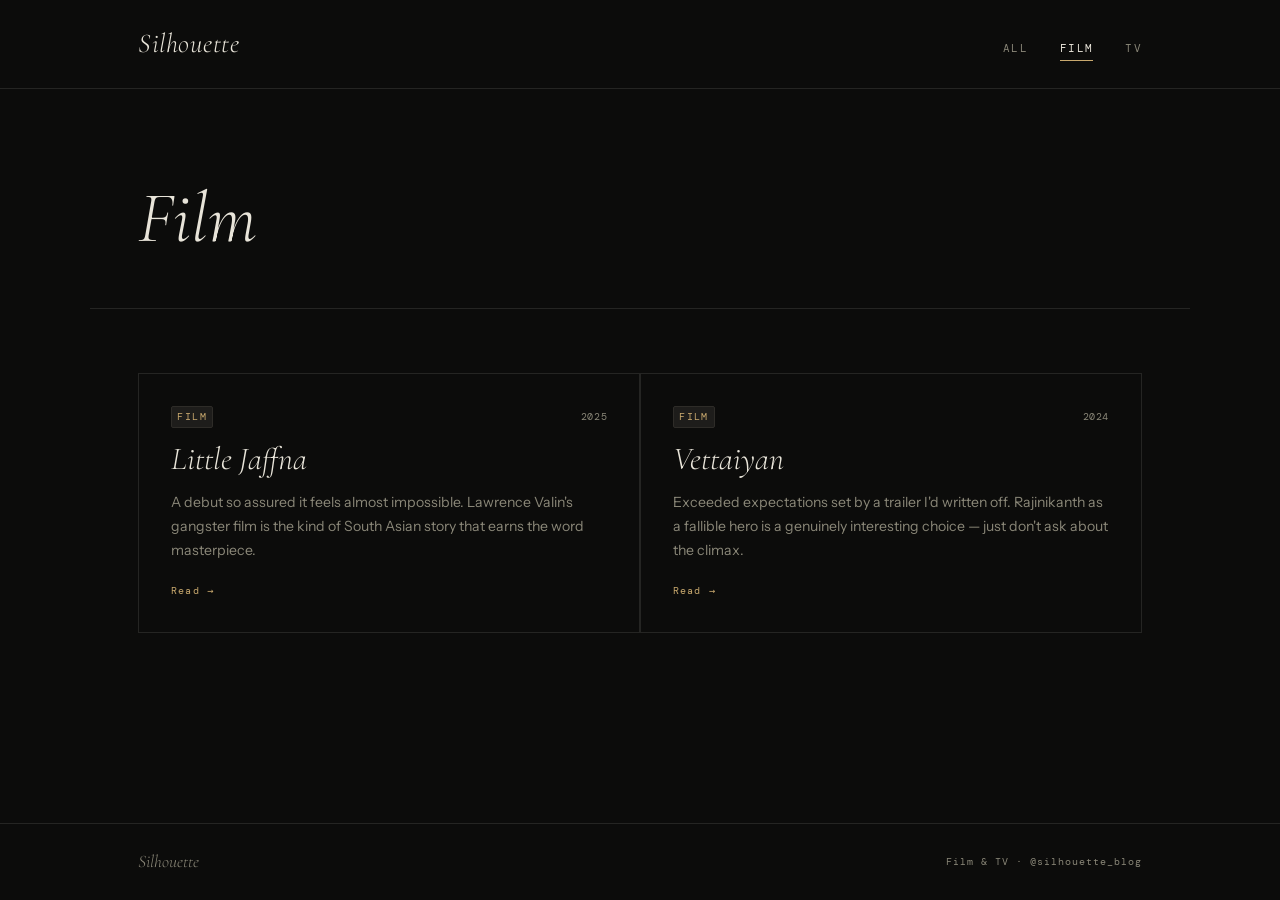
==== film.html @ 303b27c8 "feat: hello world" ====
<!DOCTYPE html>
<html lang="en">
<head>
  <meta charset="UTF-8" />
  <meta name="viewport" content="width=device-width, initial-scale=1.0" />
  <title>Film — Silhouette</title>
  <link rel="stylesheet" href="css/style.css" />
  <link rel="preconnect" href="https://fonts.googleapis.com">
  <link href="https://fonts.googleapis.com/css2?family=Cormorant+Garamond:ital,wght@0,300;0,400;0,600;1,300;1,400&family=DM+Mono:wght@300;400&family=Instrument+Sans:wght@400;500&display=swap" rel="stylesheet">
</head>
<body>

  <header class="site-header">
    <div class="header-inner">
      <a href="index.html" class="wordmark">Silhouette</a>
      <nav>
        <a href="index.html" class="nav-link">All</a>
        <a href="film.html" class="nav-link active">Film</a>
        <a href="tv.html" class="nav-link">TV</a>
      </nav>
    </div>
    <div class="header-rule"></div>
  </header>

  <main>
    <div class="filter-header">
      <h1 class="filter-title">Film</h1>
    </div>

    <section class="grid-section">
      <div class="card-grid">

        <a href="posts/little-jaffna.html" class="card">
          <div class="card-top">
            <span class="tag">Film</span>
            <span class="card-year">2025</span>
          </div>
          <h3 class="card-title">Little Jaffna</h3>
          <p class="card-excerpt">A debut so assured it feels almost impossible. Lawrence Valin's gangster film is the kind of South Asian story that earns the word masterpiece.</p>
          <div class="card-footer">Read →</div>
        </a>

        <a href="posts/vettaiyan.html" class="card">
          <div class="card-top">
            <span class="tag">Film</span>
            <span class="card-year">2024</span>
          </div>
          <h3 class="card-title">Vettaiyan</h3>
          <p class="card-excerpt">Exceeded expectations set by a trailer I'd written off. Rajinikanth as a fallible hero is a genuinely interesting choice — just don't ask about the climax.</p>
          <div class="card-footer">Read →</div>
        </a>

      </div>
    </section>
  </main>

  <footer class="site-footer">
    <div class="footer-inner">
      <span class="wordmark-sm">Silhouette</span>
      <span class="footer-note">Film &amp; TV · @silhouette_blog</span>
    </div>
  </footer>

</body>
</html>
---- css/style.css ----
/* ─── Reset & Variables ──────────────────────────────────── */
*, *::before, *::after { box-sizing: border-box; margin: 0; padding: 0; }

:root {
  --bg:        #0c0c0b;
  --surface:   #141413;
  --border:    #252523;
  --cream:     #e8e4d9;
  --dim:       #8a8778;
  --accent:    #c9a96e;
  --tag-bg:    #1e1d1b;

  --serif:     'Cormorant Garamond', Georgia, serif;
  --mono:      'DM Mono', monospace;
  --sans:      'Instrument Sans', sans-serif;

  --max:       1100px;
  --pad:       clamp(1.25rem, 5vw, 3rem);
}

html { font-size: 16px; scroll-behavior: smooth; }

body {
  background: var(--bg);
  color: var(--cream);
  font-family: var(--sans);
  font-weight: 400;
  line-height: 1.6;
  -webkit-font-smoothing: antialiased;
  min-height: 100vh;
  display: flex;
  flex-direction: column;
}

a { color: inherit; text-decoration: none; }

/* ─── Header ─────────────────────────────────────────────── */
.site-header {
  position: sticky;
  top: 0;
  z-index: 100;
  background: var(--bg);
}

.header-inner {
  max-width: var(--max);
  margin: 0 auto;
  padding: 1.4rem var(--pad);
  display: flex;
  align-items: baseline;
  justify-content: space-between;
}

.wordmark {
  font-family: var(--serif);
  font-size: 1.7rem;
  font-weight: 300;
  font-style: italic;
  letter-spacing: 0.02em;
  color: var(--cream);
  transition: color 0.2s;
}
.wordmark:hover { color: var(--accent); }

nav { display: flex; gap: 2rem; align-items: center; }

.nav-link {
  font-family: var(--mono);
  font-size: 0.7rem;
  letter-spacing: 0.12em;
  text-transform: uppercase;
  color: var(--dim);
  transition: color 0.2s;
  padding-bottom: 2px;
  border-bottom: 1px solid transparent;
}
.nav-link:hover,
.nav-link.active {
  color: var(--cream);
  border-bottom-color: var(--accent);
}

.header-rule {
  height: 1px;
  background: var(--border);
}

/* ─── Tags ───────────────────────────────────────────────── */
.tag {
  font-family: var(--mono);
  font-size: 0.62rem;
  letter-spacing: 0.14em;
  text-transform: uppercase;
  color: var(--accent);
  background: var(--tag-bg);
  border: 1px solid #2e2c28;
  padding: 0.2em 0.55em;
  border-radius: 2px;
}

/* ─── Hero ───────────────────────────────────────────────── */
.hero {
  max-width: var(--max);
  margin: 0 auto;
  padding: clamp(3rem, 8vw, 6rem) var(--pad) clamp(2rem, 5vw, 4rem);
}

.hero-label {
  font-family: var(--mono);
  font-size: 0.65rem;
  letter-spacing: 0.18em;
  text-transform: uppercase;
  color: var(--dim);
  margin-bottom: 1.2rem;
}

.hero-link {
  display: block;
}

.hero-title {
  font-family: var(--serif);
  font-size: clamp(3rem, 8vw, 6.5rem);
  font-weight: 300;
  font-style: italic;
  line-height: 1.05;
  color: var(--cream);
  margin-bottom: 1.2rem;
  transition: color 0.2s;
}
.hero-link:hover .hero-title { color: var(--accent); }

.hero-sub {
  font-size: 1.05rem;
  color: var(--dim);
  max-width: 520px;
  line-height: 1.65;
  margin-bottom: 1.5rem;
}

.hero-meta {
  display: flex;
  align-items: center;
  gap: 0.6rem;
}

.dot { color: var(--border); }
.date {
  font-family: var(--mono);
  font-size: 0.68rem;
  color: var(--dim);
  letter-spacing: 0.06em;
}

/* ─── Divider ────────────────────────────────────────────── */
.divider {
  max-width: var(--max);
  margin: 0 auto;
  padding: 0 var(--pad);
}
.divider::after {
  content: '';
  display: block;
  height: 1px;
  background: var(--border);
}

/* ─── Grid Section ───────────────────────────────────────── */
.grid-section {
  max-width: var(--max);
  margin: 0 auto;
  padding: clamp(2rem, 5vw, 4rem) var(--pad) clamp(3rem, 8vw, 6rem);
}

.section-label {
  font-family: var(--mono);
  font-size: 0.65rem;
  letter-spacing: 0.18em;
  text-transform: uppercase;
  color: var(--dim);
  margin-bottom: 2rem;
}

.card-grid {
  display: grid;
  grid-template-columns: repeat(auto-fill, minmax(min(100%, 340px), 1fr));
  gap: 1.5px;
  background: var(--border);
  border: 1px solid var(--border);
}

.card {
  background: var(--bg);
  padding: 2rem;
  display: flex;
  flex-direction: column;
  gap: 0.8rem;
  transition: background 0.2s;
  cursor: pointer;
}
.card:hover { background: var(--surface); }

.card-top {
  display: flex;
  justify-content: space-between;
  align-items: center;
}

.card-year {
  font-family: var(--mono);
  font-size: 0.65rem;
  color: var(--dim);
  letter-spacing: 0.06em;
}

.card-title {
  font-family: var(--serif);
  font-size: clamp(1.6rem, 3vw, 2rem);
  font-weight: 300;
  font-style: italic;
  line-height: 1.15;
  color: var(--cream);
  transition: color 0.2s;
}
.card:hover .card-title { color: var(--accent); }

.card-excerpt {
  font-size: 0.88rem;
  color: var(--dim);
  line-height: 1.7;
  flex: 1;
}

.card-footer {
  font-family: var(--mono);
  font-size: 0.65rem;
  letter-spacing: 0.12em;
  color: var(--accent);
  margin-top: 0.5rem;
  transition: letter-spacing 0.2s;
}
.card:hover .card-footer { letter-spacing: 0.2em; }

/* ─── Post Layout ────────────────────────────────────────── */
.post-wrap {
  max-width: 700px;
  margin: 0 auto;
  padding: clamp(2.5rem, 6vw, 5rem) var(--pad) clamp(3rem, 8vw, 6rem);
}

.post-kicker {
  display: flex;
  align-items: center;
  gap: 0.75rem;
  margin-bottom: 1.5rem;
}

.post-date {
  font-family: var(--mono);
  font-size: 0.65rem;
  color: var(--dim);
  letter-spacing: 0.06em;
}

.post-title {
  font-family: var(--serif);
  font-size: clamp(2.5rem, 7vw, 5rem);
  font-weight: 300;
  font-style: italic;
  line-height: 1.08;
  color: var(--cream);
  margin-bottom: 1.2rem;
}

.post-lede {
  font-size: 1.1rem;
  color: var(--dim);
  line-height: 1.7;
  border-left: 2px solid var(--accent);
  padding-left: 1.2rem;
  margin-bottom: 2.5rem;
}

.post-rule {
  height: 1px;
  background: var(--border);
  margin: 2.5rem 0;
}

/* ─── Post Body ──────────────────────────────────────────── */
.post-body {
  font-size: 1rem;
  line-height: 1.8;
  color: #cfc9bc;
}

.post-body p { margin-bottom: 1.4rem; }
.post-body p:last-child { margin-bottom: 0; }

.post-body strong {
  color: var(--cream);
  font-weight: 500;
}

.post-body em {
  font-family: var(--serif);
  font-style: italic;
  font-size: 1.08em;
  color: var(--cream);
}

/* ─── Episode blocks (TV posts) ──────────────────────────── */
.episode {
  margin-bottom: 3.5rem;
}

.episode-label {
  font-family: var(--mono);
  font-size: 0.62rem;
  letter-spacing: 0.18em;
  text-transform: uppercase;
  color: var(--accent);
  margin-bottom: 0.8rem;
}

.episode-title {
  font-family: var(--serif);
  font-size: 1.5rem;
  font-style: italic;
  font-weight: 300;
  color: var(--cream);
  margin-bottom: 1rem;
}

/* ─── Verdict block ──────────────────────────────────────── */
.verdict {
  border: 1px solid var(--border);
  background: var(--surface);
  padding: 1.5rem 1.8rem;
  margin-top: 2.5rem;
}

.verdict-label {
  font-family: var(--mono);
  font-size: 0.62rem;
  letter-spacing: 0.18em;
  text-transform: uppercase;
  color: var(--dim);
  margin-bottom: 0.6rem;
}

.verdict-text {
  font-family: var(--serif);
  font-size: 1.25rem;
  font-style: italic;
  color: var(--cream);
  line-height: 1.5;
}

/* ─── Back link ──────────────────────────────────────────── */
.back-link {
  display: inline-flex;
  align-items: center;
  gap: 0.5rem;
  font-family: var(--mono);
  font-size: 0.65rem;
  letter-spacing: 0.12em;
  text-transform: uppercase;
  color: var(--dim);
  margin-bottom: 2.5rem;
  transition: color 0.2s;
}
.back-link:hover { color: var(--cream); }

/* ─── Filter pages (film.html, tv.html) ──────────────────── */
.filter-header {
  max-width: var(--max);
  margin: 0 auto;
  padding: clamp(2.5rem, 6vw, 4.5rem) var(--pad) 2rem;
  border-bottom: 1px solid var(--border);
}

.filter-title {
  font-family: var(--serif);
  font-size: clamp(2.5rem, 6vw, 4.5rem);
  font-weight: 300;
  font-style: italic;
  color: var(--cream);
}

/* ─── About Section ──────────────────────────────────────── */
.about-section {
  max-width: var(--max);
  margin: 0 auto;
  padding: clamp(1.5rem, 4vw, 2.5rem) var(--pad);
}

.about-text {
  font-family: var(--serif);
  font-size: clamp(1rem, 2vw, 1.2rem);
  font-style: italic;
  font-weight: 300;
  color: var(--dim);
  line-height: 1.6;
}

/* ─── Footer ─────────────────────────────────────────────── */
.site-footer {
  margin-top: auto;
  border-top: 1px solid var(--border);
}

.footer-inner {
  max-width: var(--max);
  margin: 0 auto;
  padding: 1.5rem var(--pad);
  display: flex;
  justify-content: space-between;
  align-items: center;
}

.wordmark-sm {
  font-family: var(--serif);
  font-size: 1.1rem;
  font-style: italic;
  font-weight: 300;
  color: var(--dim);
}

.footer-note {
  font-family: var(--mono);
  font-size: 0.62rem;
  letter-spacing: 0.1em;
  color: var(--dim);
}

.footer-link {
  color: var(--dim);
  transition: color 0.2s;
}
.footer-link:hover { color: var(--accent); }

.about-name {
  font-family: var(--mono);
  font-size: 0.7rem;
  letter-spacing: 0.12em;
  text-transform: uppercase;
  color: var(--dim);
}

.about-credo {
  font-family: var(--serif);
  font-style: italic;
  font-size: 1.4rem;
  font-weight: 300;
  color: var(--cream);
  line-height: 1.4;
  margin-top: 0.6rem;
}

/* ─── Animations ─────────────────────────────────────────── */
@keyframes fadeUp {
  from { opacity: 0; transform: translateY(16px); }
  to   { opacity: 1; transform: translateY(0); }
}

.hero, .card, .post-wrap {
  animation: fadeUp 0.55s ease both;
}
.card:nth-child(2) { animation-delay: 0.08s; }
.card:nth-child(3) { animation-delay: 0.16s; }

/* ─── Mobile ─────────────────────────────────────────────── */
@media (max-width: 600px) {
  .header-inner { padding: 1rem var(--pad); }
  nav { gap: 1.2rem; }
  .footer-inner { flex-direction: column; gap: 0.5rem; text-align: center; }
}
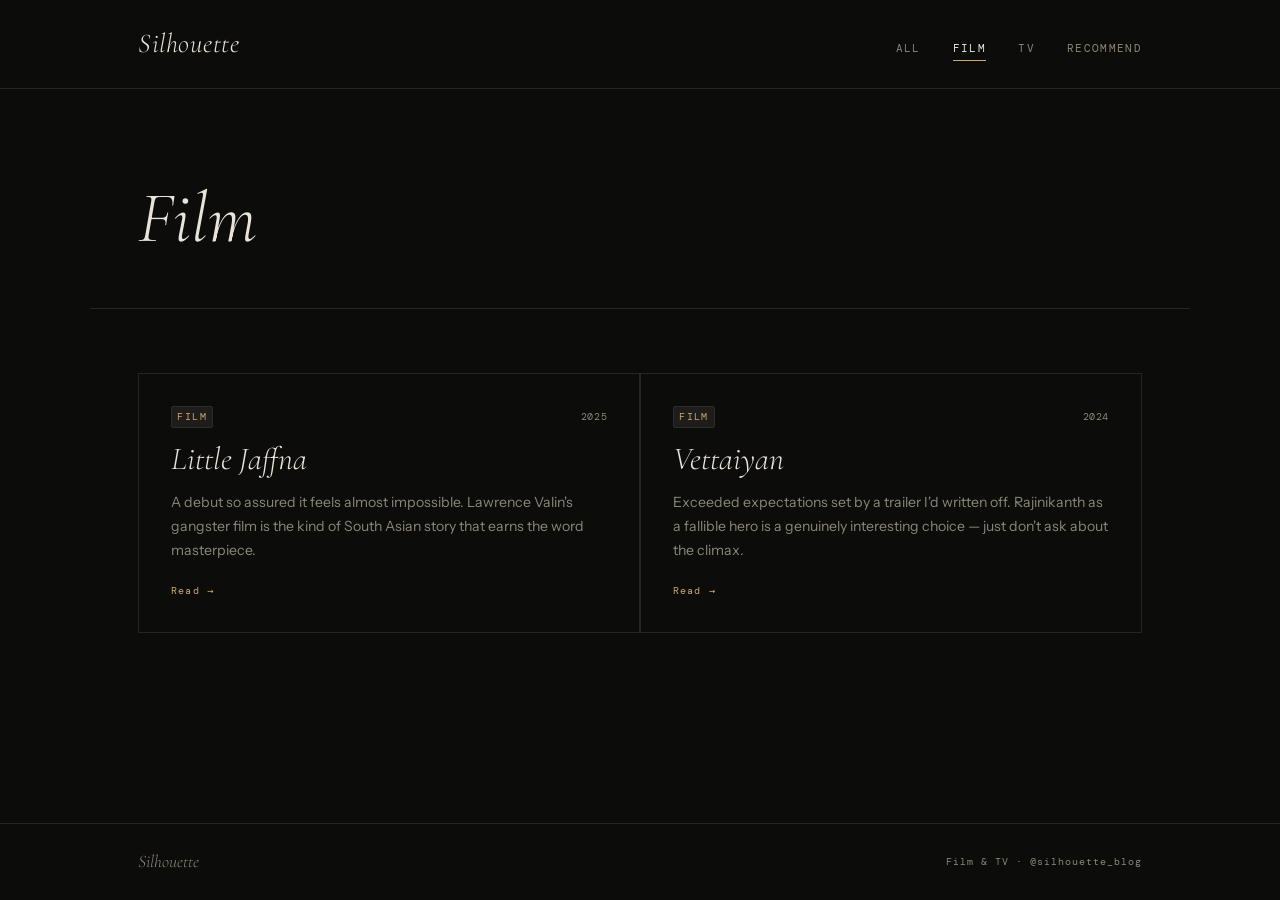
==== commit 715dc90c: "feat: add recommend" ====
--- a/film.html
+++ b/film.html
@@ -17,6 +17,7 @@
         <a href="index.html" class="nav-link">All</a>
         <a href="film.html" class="nav-link active">Film</a>
         <a href="tv.html" class="nav-link">TV</a>
+        <a href="recommend.html" class="nav-link">Recommend</a>
       </nav>
     </div>
     <div class="header-rule"></div>
@@ -61,5 +62,7 @@
     </div>
   </footer>
 
+  <script data-goatcounter="https://silhouette.goatcounter.com/count"
+          async src="//gc.zgo.at/count.js"></script>
 </body>
 </html>
--- a/css/style.css
+++ b/css/style.css
@@ -458,6 +458,135 @@
   margin-top: 0.6rem;
 }
 
+/* ─── Recommend page ─────────────────────────────────────── */
+.rec-controls {
+  max-width: var(--max);
+  margin: 0 auto;
+  padding: 2rem var(--pad) 0;
+  display: flex;
+  flex-wrap: wrap;
+  gap: 1.5rem 3rem;
+  border-bottom: 1px solid var(--border);
+  padding-bottom: 1.5rem;
+}
+
+.rec-filter-group {
+  display: flex;
+  align-items: center;
+  gap: 0.75rem;
+}
+
+.rec-filter-label {
+  font-family: var(--mono);
+  font-size: 0.62rem;
+  letter-spacing: 0.14em;
+  text-transform: uppercase;
+  color: var(--dim);
+}
+
+.rec-filter-btns { display: flex; gap: 0.4rem; }
+
+.rec-btn {
+  font-family: var(--mono);
+  font-size: 0.62rem;
+  letter-spacing: 0.1em;
+  text-transform: uppercase;
+  color: var(--dim);
+  background: transparent;
+  border: 1px solid var(--border);
+  padding: 0.3em 0.75em;
+  border-radius: 2px;
+  cursor: pointer;
+  transition: color 0.2s, border-color 0.2s;
+}
+.rec-btn:hover { color: var(--cream); border-color: var(--dim); }
+.rec-btn.active { color: var(--accent); border-color: var(--accent); }
+
+.rec-list {
+  max-width: var(--max);
+  margin: 0 auto;
+  padding: 0 var(--pad) clamp(3rem, 8vw, 6rem);
+}
+
+.rec-item {
+  padding: 2.5rem 0;
+  border-bottom: 1px solid var(--border);
+}
+.rec-item:first-child { padding-top: 2.5rem; }
+
+.rec-item-header {
+  display: flex;
+  flex-direction: column;
+  gap: 0.5rem;
+  margin-bottom: 1.25rem;
+}
+
+.rec-title-row {
+  display: flex;
+  align-items: baseline;
+  gap: 1rem;
+}
+
+.rec-title {
+  font-family: var(--serif);
+  font-size: clamp(1.6rem, 3vw, 2.2rem);
+  font-weight: 300;
+  font-style: italic;
+  color: var(--cream);
+  line-height: 1.1;
+}
+
+.rec-year {
+  font-family: var(--mono);
+  font-size: 0.65rem;
+  color: var(--dim);
+  letter-spacing: 0.06em;
+  white-space: nowrap;
+}
+
+.rec-tags {
+  display: flex;
+  align-items: center;
+  gap: 0.75rem;
+}
+
+.rec-runtime {
+  font-family: var(--mono);
+  font-size: 0.62rem;
+  color: var(--dim);
+  letter-spacing: 0.08em;
+}
+
+.rec-quote {
+  font-family: var(--serif);
+  font-style: italic;
+  font-size: 1.1rem;
+  font-weight: 300;
+  color: var(--cream);
+  line-height: 1.6;
+  border-left: 2px solid var(--accent);
+  padding-left: 1.2rem;
+  margin-bottom: 1.1rem;
+}
+
+.rec-body {
+  font-size: 0.92rem;
+  color: var(--dim);
+  line-height: 1.75;
+  max-width: 640px;
+}
+
+.rec-empty {
+  max-width: var(--max);
+  margin: 3rem auto;
+  padding: 0 var(--pad);
+  font-family: var(--mono);
+  font-size: 0.7rem;
+  letter-spacing: 0.1em;
+  text-transform: uppercase;
+  color: var(--dim);
+}
+
 /* ─── Animations ─────────────────────────────────────────── */
 @keyframes fadeUp {
   from { opacity: 0; transform: translateY(16px); }
